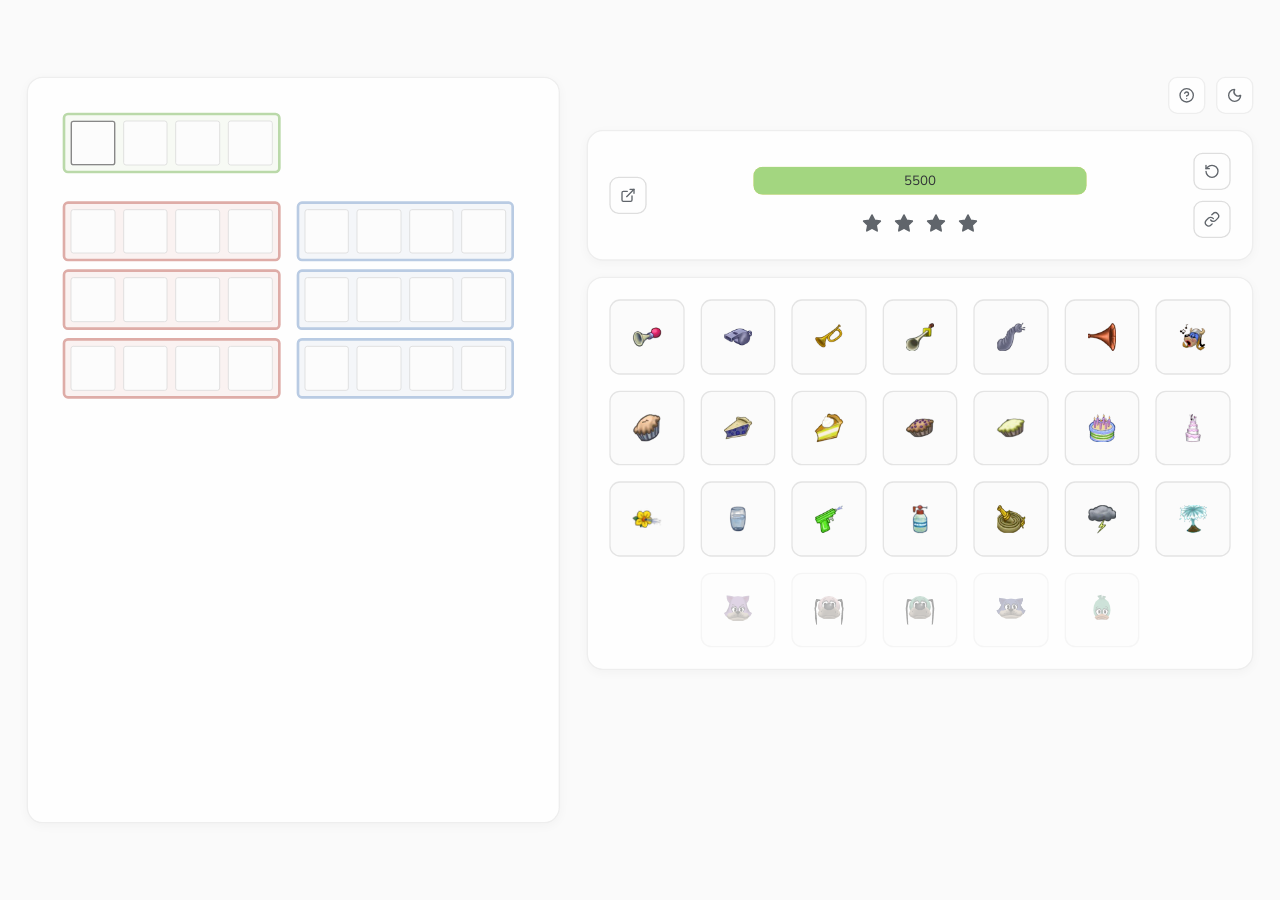
==== boiler-calculator/index.html @ 7db89d42 "testing something" ====
<!doctype html>

<html lang="en">
  <head>
    <meta charset="UTF-8" />
    <meta name="viewport" content="width=device-width, initial-scale=1.0" />
    <meta name="robots" content="noindex" />

    <title>Boiler Calculator</title>

    <script type="module" crossorigin src="../assets/boilerCalculator-B88vd2gV.js"></script>
    <link rel="stylesheet" crossorigin href="../assets/boilerCalculator-81t-Zif9.css">
  </head>

  <body>
    <div class="app-viewport">
      <div class="app-scaler">
        <main class="app">
          <div class="app-content">
            <section class="steps-column">
              <div class="steps-column-content">
                <div class="steps-column-steps">
                  <!--  generated steps groups -->
                </div>
              </div>
            </section>

            <div class="calculator-column">
              <div class="app-tools">
                <button class="ui-icon-button app-tool" data-action="help">
                  <svg xmlns="http://www.w3.org/2000/svg" viewBox="0 0 24 24" class="ui-icon">
                    <circle cx="12" cy="12" r="10" />
                    <path d="M9.09 9a3 3 0 0 1 5.83 1c0 2-3 3-3 3" />
                    <path d="M12 17h.01" />
                  </svg>
                </button>

                <button class="ui-icon-button app-tool" data-action="toggle-theme">
                  <!-- moon icon -->
                  <svg
                    xmlns="http://www.w3.org/2000/svg"
                    viewBox="0 0 24 24"
                    class="ui-icon ui-icon-moon"
                  >
                    <path
                      d="M20.985 12.486a9 9 0 1 1-9.473-9.472
                      c.405-.022.617.46.402.803a6 6 0 0 0 8.268 8.268
                      c.344-.215.825-.004.803.401"
                    />
                  </svg>
                  <!-- sun icon -->
                  <svg
                    xmlns="http://www.w3.org/2000/svg"
                    viewBox="0 0 24 24"
                    class="ui-icon ui-icon-sun"
                  >
                    <circle cx="12" cy="12" r="4" />
                    <path d="M12 2v2" />
                    <path d="M12 20v2" />
                    <path d="m4.93 4.93 1.41 1.41" />
                    <path d="m17.66 17.66 1.41 1.41" />
                    <path d="M2 12h2" />
                    <path d="M20 12h2" />
                    <path d="m6.34 17.66-1.41 1.41" />
                    <path d="m19.07 4.93-1.41 1.41" />
                  </svg>
                </button>
              </div>

              <section class="boiler-panel">
                <div class="boiler-panel-content">
                  <div class="boiler-panel-actions boiler-panel-actions-left">
                    <button class="ui-icon-button boiler-action" data-action="pop-out-health-bar">
                      <svg xmlns="http://www.w3.org/2000/svg" viewBox="0 0 24 24" class="ui-icon">
                        <path d="M15 3h6v6" />
                        <path d="M10 14 21 3" />
                        <path d="M18 13v6a2 2 0 0 1-2 2H5a2 2 0 0 1-2-2V8a2 2 0 0 1 2-2h6" />
                      </svg>
                    </button>
                  </div>

                  <div class="boiler-panel-status">
                    <div class="boiler-health-bar">
                      <div class="boiler-health-layer background"></div>
                      <div class="boiler-health-layer active"></div>
                      <span class="boiler-health-number"></span>
                    </div>

                    <div class="star-selector">
                      <!-- generated stars -->
                    </div>
                  </div>

                  <div class="boiler-panel-actions boiler-panel-actions-right">
                    <button class="ui-icon-button boiler-action reset-button" data-action="reset">
                      <!-- reset icon -->
                      <svg xmlns="http://www.w3.org/2000/svg" viewBox="0 0 24 24" class="ui-icon">
                        <path d="M3 12a9 9 0 1 0 9-9 9.75 9.75 0 0 0-6.74 2.74L3 8" />
                        <path d="M3 3v5h5" />
                      </svg>
                      <svg class="reset-progress">
                        <path class="reset-progress-stroke" pathLength="100" />
                      </svg>
                    </button>

                    <button class="ui-icon-button boiler-action" data-action="copy-url">
                      <!-- copy url icon -->
                      <svg xmlns="http://www.w3.org/2000/svg" viewBox="0 0 24 24" class="ui-icon">
                        <path d="M10 13a5 5 0 0 0 7.54.54l3-3a5 5 0 0 0-7.07-7.07l-1.72 1.71" />
                        <path d="M14 11a5 5 0 0 0-7.54-.54l-3 3a5 5 0 0 0 7.07 7.07l1.71-1.71" />
                      </svg>
                    </button>
                  </div>
                </div>
              </section>

              <section class="attack-grid">
                <div class="attack-grid-content">
                  <div class="attack-grid-rows"></div>
                </div>
              </section>
            </div>
          </div>
        </main>
      </div>
    </div>
  </body>
</html>
---- assets/boilerCalculator-81t-Zif9.css ----
@font-face{font-display:swap;font-family:Inter;font-style:normal;font-weight:100;src:url(./inter-v20-latin-100-Cg8nSI4P.woff2)format("woff2")}@font-face{font-display:swap;font-family:Inter;font-style:normal;font-weight:200;src:url(./inter-v20-latin-200-CGIQ4gbF.woff2)format("woff2")}@font-face{font-display:swap;font-family:Inter;font-style:normal;font-weight:300;src:url(./inter-v20-latin-300-BVlfKGgI.woff2)format("woff2")}@font-face{font-display:swap;font-family:Inter;font-style:normal;font-weight:400;src:url(./inter-v20-latin-regular-C38fXH4l.woff2)format("woff2")}@font-face{font-display:swap;font-family:Inter;font-style:normal;font-weight:500;src:url(./inter-v20-latin-500-Cerq10X2.woff2)format("woff2")}@font-face{font-display:swap;font-family:Inter;font-style:normal;font-weight:600;src:url(./inter-v20-latin-600-LgqL8muc.woff2)format("woff2")}@font-face{font-display:swap;font-family:Inter;font-style:normal;font-weight:700;src:url(./inter-v20-latin-700-Yt3aPRUw.woff2)format("woff2")}@font-face{font-display:swap;font-family:Inter;font-style:normal;font-weight:800;src:url(./inter-v20-latin-800-BYj_oED-.woff2)format("woff2")}@font-face{font-display:swap;font-family:Inter;font-style:normal;font-weight:900;src:url(./inter-v20-latin-900-D4nM5aha.woff2)format("woff2")}@font-face{font-display:swap;font-family:Nunito Sans;font-style:normal;font-weight:200;src:url(./nunito-sans-v19-latin-200-Cmv-GqOZ.woff2)format("woff2")}@font-face{font-display:swap;font-family:Nunito Sans;font-style:normal;font-weight:300;src:url(./nunito-sans-v19-latin-300-CsNJZAKg.woff2)format("woff2")}@font-face{font-display:swap;font-family:Nunito Sans;font-style:normal;font-weight:400;src:url(./nunito-sans-v19-latin-regular-AkRraKH2.woff2)format("woff2")}@font-face{font-display:swap;font-family:Nunito Sans;font-style:normal;font-weight:500;src:url(./nunito-sans-v19-latin-500-DlmaWqTx.woff2)format("woff2")}@font-face{font-display:swap;font-family:Nunito Sans;font-style:normal;font-weight:600;src:url(./nunito-sans-v19-latin-600-BtVRvDNj.woff2)format("woff2")}@font-face{font-display:swap;font-family:Nunito Sans;font-style:normal;font-weight:700;src:url(./nunito-sans-v19-latin-700-CICRJDmU.woff2)format("woff2")}@font-face{font-display:swap;font-family:Nunito Sans;font-style:normal;font-weight:800;src:url(./nunito-sans-v19-latin-800-MgCk9Q3Y.woff2)format("woff2")}@font-face{font-display:swap;font-family:Nunito Sans;font-style:normal;font-weight:900;src:url(./nunito-sans-v19-latin-900-BhewUpNa.woff2)format("woff2")}:root{--color-page:#fafafa;--color-section-background:#fefefe;--color-section-border:#eee;--shadow-section:0 4px 16px #00000009;--color-text:#000;--color-organic-bonus-indicator:var(--organic-border)}*,:before,:after{box-sizing:border-box}html,body{width:100%;height:100%;margin:0}body{background-color:var(--color-page);font-family:Nunito Sans,system-ui,sans-serif;overflow:hidden}.app-viewport{place-items:center;display:grid;position:fixed;inset:0;overflow:hidden}.app-scaler{width:var(--scaled-app-width);height:var(--scaled-app-height)}.app{background-color:var(--color-page);width:1920px;height:1200px;transform:scale(var(--app-scale));transform-origin:0 0}.app-content{grid-template-columns:800px 1fr;gap:40px;width:100%;height:100%;padding:40px;display:grid}button,input,select,textarea{font:inherit}:root{--organic-border:#bad9a9;--organic-background:#f7faf4;--neutral-border:#cfcfcf;--neutral-background:#f8f8f8;--fired-up-border:#deaca7;--fired-up-background:#faf2f1;--meltdown-border:#b27473;--meltdown-background:#ecdedd;--defense-border:#b9cbe3;--defense-background:#f4f6f9;--color-step-slot-border:#d5d5d5;--color-step-slot-background:#fcfcfc}.steps-column{background-color:var(--color-section-background);border:2px solid var(--color-section-border);box-shadow:var(--shadow-section);border-radius:24px;overflow:hidden}.steps-column-content{width:100%;height:100%;padding:32px;display:flex}.steps-column-steps{scrollbar-gutter:stable;flex-direction:column;flex:1;gap:42px;padding:20px;display:flex;overflow:hidden auto}.steps-column-steps .steps-group{grid-template-columns:repeat(2,1fr);grid-template-rows:repeat(var(--steps-group-row-count), auto);grid-auto-flow:column;gap:12px 24px;display:grid}.steps-column-steps .step{border:4px solid;border-radius:8px;align-items:center;gap:12px;padding:8px;display:flex}.step[data-step-type=organic-selections]{background-color:var(--organic-background);border-color:var(--organic-border)}.step[data-step-type=boiler-round][data-boiler-phase=neutral]{background-color:var(--neutral-background);border-color:var(--neutral-border)}.step[data-step-type=boiler-round][data-boiler-phase=fired-up]{background-color:var(--fired-up-background);border-color:var(--fired-up-border)}.step[data-step-type=boiler-round][data-boiler-phase=defense]{background-color:var(--defense-background);border-color:var(--defense-border)}.step[data-step-type=boiler-round][data-boiler-phase=meltdown]{background-color:var(--meltdown-background);border-color:var(--meltdown-border)}.attack-choice-box{aspect-ratio:1;background-color:var(--color-step-slot-background);border:1px solid var(--color-step-slot-border);border-radius:4px;flex:1;justify-content:center;align-items:center;display:flex;position:relative}.attack-choice-box.active:after{content:"";border-radius:inherit;pointer-events:none;border:2px solid #888;position:absolute;inset:-1px}.attack-choice-box>img{width:50%;height:auto}.attack-choice-box .organic-indicator{aspect-ratio:1;background-color:var(--color-organic-bonus-indicator);border-radius:50%;width:10px;display:none;position:absolute;top:5px;right:5px}.attack-choice-box .organic-indicator.active{display:block}:root{--color-ui-icon:#60656b;--color-ui-icon-hover:#303438;--border-width-ui-icon:2px;--border-radius-ui-icon:14px}.calculator-column{grid-auto-rows:max-content;align-content:start;gap:24px;display:grid}.ui-icon-button{border-width:var(--border-width-ui-icon);border-radius:var(--border-radius-ui-icon);width:56px;height:56px;color:var(--color-ui-icon);cursor:pointer;-webkit-user-select:none;user-select:none;border-style:solid;place-items:center;padding:0;transition:color .14s,background-color .14s,border-color .14s;display:grid}.ui-icon-button:hover{color:var(--color-ui-icon-hover)}.app-tools{justify-self:end;align-items:center;gap:16px;display:flex}.app-tool{background-color:var(--color-section-background);border-color:var(--color-section-border);border-radius:14px}.app-tool:hover{background-color:#fbfbfb;border-color:#ddd}.ui-icon{fill:none;stroke:currentColor;stroke-width:2px;stroke-linecap:round;stroke-linejoin:round;width:24px;height:24px;display:block}.ui-icon-sun{display:none}.ui-icon-moon{display:block}:root{--color-reset-progress:#d46f6f;--color-health-gray:#d8d8db;--color-health-red:#d46f6f;--color-health-orange:#e9a863;--color-health-yellow:#e9d66a;--color-health-green:#a3d680;--color-health-border:#c9c9c9;--color-star-included:#60656b;--color-star-discluded:#c9ccd0}.boiler-panel{background-color:var(--color-section-background);border:2px solid var(--color-section-border);box-shadow:var(--shadow-section);border-radius:24px}.boiler-panel-content{grid-template-columns:1fr auto 1fr;align-items:center;width:100%;padding:32px;display:grid}.boiler-panel-actions-left{place-self:center start;align-items:center;display:flex}.boiler-panel-actions-right{flex-direction:column;place-self:center end;align-items:center;gap:16px;display:flex}.boiler-action{background:0 0;border-color:#dedede}.boiler-action:hover{background-color:#f8f8f8;border-color:#cfcfcf}.reset-button{--reset-progress:0;position:relative}.reset-progress{inset:calc(-1 * var(--border-width-ui-icon));width:calc(100% + 2 * var(--border-width-ui-icon));height:calc(100% + 2 * var(--border-width-ui-icon));pointer-events:none;opacity:1;transition:opacity var(--reset-progress-clear-duration) ease;position:absolute;overflow:visible}.reset-progress.is-clearing{opacity:0}.reset-progress-stroke{fill:none;stroke:var(--color-reset-progress);stroke-width:var(--border-width-ui-icon);stroke-linecap:butt;stroke-linejoin:round;stroke-dasharray:var(--reset-progress) 100;transition:stroke-dasharray var(--reset-progress-transition-duration) linear}.reset-progress.is-resetting .reset-progress-stroke{transition:none}.boiler-panel-status{flex-direction:column;justify-self:stretch;align-items:center;gap:24px;padding-top:18px;display:flex}.boiler-health-bar{aspect-ratio:12;border-radius:14px;place-items:center;width:500px;display:grid;position:relative;overflow:hidden}.boiler-health-bar:after{content:"";border-radius:inherit;pointer-events:none;z-index:2;position:absolute;inset:0}.boiler-health-layer.background{position:absolute;inset:0}.boiler-health-layer.active{width:var(--fill-percentage);position:absolute;top:0;bottom:0;left:0}.boiler-health-layer[data-color=green]{background-color:var(--color-health-green)}.boiler-health-layer[data-color=yellow]{background-color:var(--color-health-yellow)}.boiler-health-layer[data-color=orange]{background-color:var(--color-health-orange)}.boiler-health-layer[data-color=red]{background-color:var(--color-health-red)}.boiler-health-layer[data-color=gray]{background-color:var(--color-health-gray)}.boiler-health-number{z-index:1;color:#303236;font-variant-numeric:tabular-nums;font-size:20px;position:relative}.star-selector{justify-content:center;align-items:center;gap:10px;width:300px;display:flex}.boiler-star-button{appearance:none;cursor:pointer;color:var(--color-star-discluded);background:0 0;border:none;justify-content:center;align-items:center;padding:4px;transition:filter .12s,opacity .12s,transform .12s;display:flex}.boiler-star-botton.is-previewed{opacity:.8;filter:brightness(1.12)}.star.is-hovered{transform:scale(1.08)}.boiler-star-icon{fill:none;stroke:currentColor;stroke-width:2px;stroke-linecap:round;stroke-linejoin:round;width:30px;height:30px;display:block}.boiler-star-button.included .boiler-star-icon{fill:var(--color-star-included);stroke:var(--color-star-included)}.attack-grid{background-color:var(--color-section-background);border:2px solid var(--color-section-border);box-shadow:var(--shadow-section);border-radius:24px}.attack-grid-content{width:100%;height:100%;padding:32px}.attack-grid-rows{--max-attacks-per-row:7;--attack-gap:24px;flex-direction:column;gap:24px;display:flex}.attack-grid-row{justify-content:center;gap:var(--attack-gap);display:flex}.attack-item{flex:0 0 calc((100% - (var(--max-attacks-per-row) - 1) * var(--attack-gap)) / var(--max-attacks-per-row));aspect-ratio:1;cursor:pointer;background-color:#fbfbfb;border:2px solid #e4e4e4;border-radius:16px;place-items:center;transition:background-color .14s,border-color .14s,box-shadow .14s,transform .14s;display:grid;position:relative}.attack-item:hover{background-color:#fefefe;border-color:#c5c5c5;transform:translateY(-2px);box-shadow:0 4px 14px #0000000d}.attack-item:active{box-shadow:none;transform:translateY(0)}.attack-item:disabled{cursor:not-allowed;opacity:.33;filter:grayscale(.5);box-shadow:none;transform:none}.attack-item img{object-fit:contain;-webkit-user-select:none;user-select:none;display:block}.attack-item[data-type=gag] img{width:45%;height:45%}.attack-item[data-type=sos-toon] img{width:50%;height:50%}.attack-grid .organic-indicator{aspect-ratio:1;background-color:var(--color-organic-bonus-indicator);border-radius:50%;width:12px;display:none;position:absolute;top:10px;right:10px}.attack-grid .organic-indicator.active{display:block}
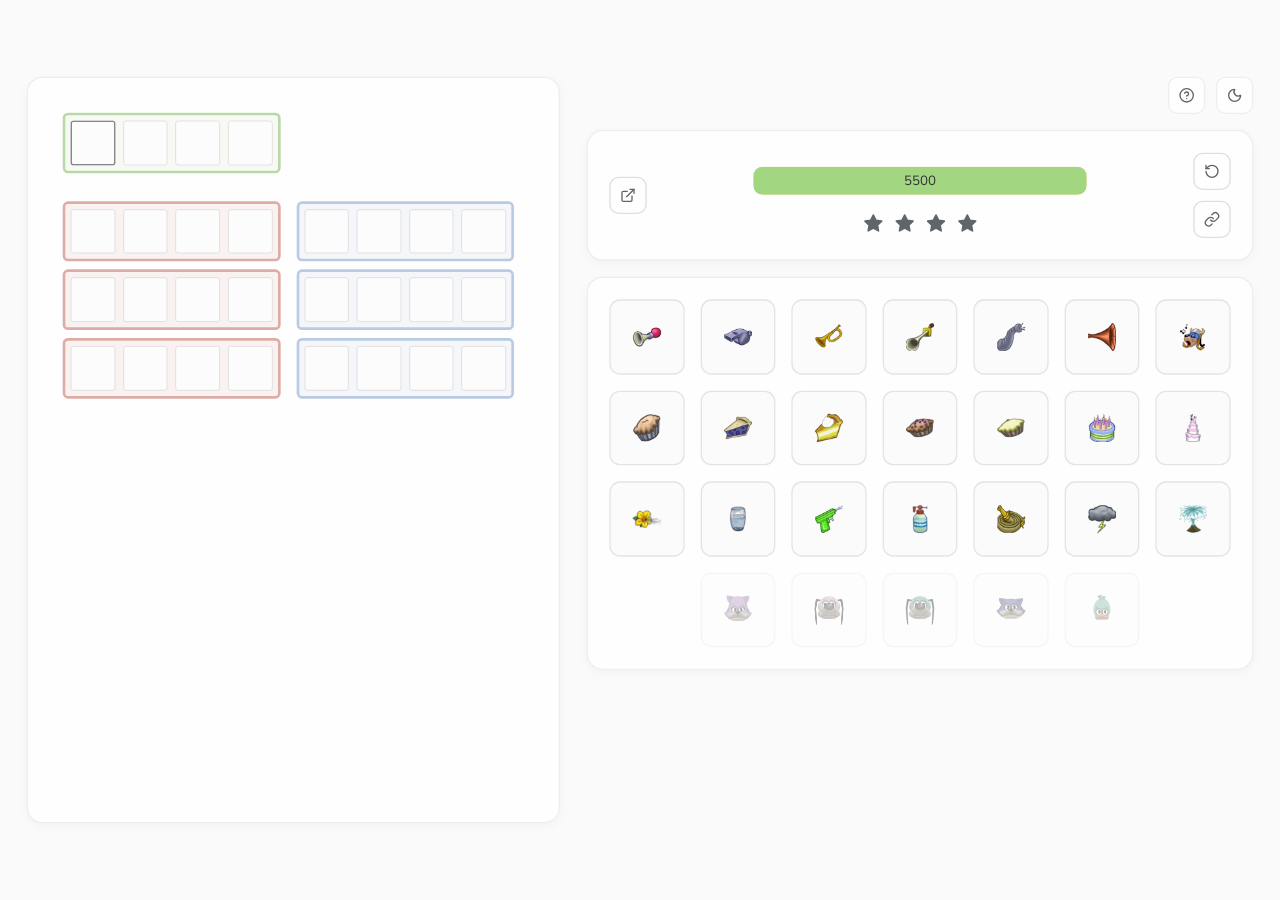
==== commit 1a1789d8: "testing 2" ====
--- a/boiler-calculator/index.html
+++ b/boiler-calculator/index.html
@@ -8,8 +8,8 @@
 
     <title>Boiler Calculator</title>
 
-    <script type="module" crossorigin src="../assets/boilerCalculator-B88vd2gV.js"></script>
-    <link rel="stylesheet" crossorigin href="../assets/boilerCalculator-81t-Zif9.css">
+    <script type="module" crossorigin src="../assets/boilerCalculator-DUWs1nEq.js"></script>
+    <link rel="stylesheet" crossorigin href="../assets/boilerCalculator-DdZ7vGPI.css">
   </head>
 
   <body>
--- a/assets/boilerCalculator-DdZ7vGPI.css
+++ b/assets/boilerCalculator-DdZ7vGPI.css
@@ -0,0 +1 @@
+@font-face{font-display:swap;font-family:Inter;font-style:normal;font-weight:100;src:url(./inter-v20-latin-100-Cg8nSI4P.woff2)format("woff2")}@font-face{font-display:swap;font-family:Inter;font-style:normal;font-weight:200;src:url(./inter-v20-latin-200-CGIQ4gbF.woff2)format("woff2")}@font-face{font-display:swap;font-family:Inter;font-style:normal;font-weight:300;src:url(./inter-v20-latin-300-BVlfKGgI.woff2)format("woff2")}@font-face{font-display:swap;font-family:Inter;font-style:normal;font-weight:400;src:url(./inter-v20-latin-regular-C38fXH4l.woff2)format("woff2")}@font-face{font-display:swap;font-family:Inter;font-style:normal;font-weight:500;src:url(./inter-v20-latin-500-Cerq10X2.woff2)format("woff2")}@font-face{font-display:swap;font-family:Inter;font-style:normal;font-weight:600;src:url(./inter-v20-latin-600-LgqL8muc.woff2)format("woff2")}@font-face{font-display:swap;font-family:Inter;font-style:normal;font-weight:700;src:url(./inter-v20-latin-700-Yt3aPRUw.woff2)format("woff2")}@font-face{font-display:swap;font-family:Inter;font-style:normal;font-weight:800;src:url(./inter-v20-latin-800-BYj_oED-.woff2)format("woff2")}@font-face{font-display:swap;font-family:Inter;font-style:normal;font-weight:900;src:url(./inter-v20-latin-900-D4nM5aha.woff2)format("woff2")}@font-face{font-display:swap;font-family:Nunito Sans;font-style:normal;font-weight:200;src:url(./nunito-sans-v19-latin-200-Cmv-GqOZ.woff2)format("woff2")}@font-face{font-display:swap;font-family:Nunito Sans;font-style:normal;font-weight:300;src:url(./nunito-sans-v19-latin-300-CsNJZAKg.woff2)format("woff2")}@font-face{font-display:swap;font-family:Nunito Sans;font-style:normal;font-weight:400;src:url(./nunito-sans-v19-latin-regular-AkRraKH2.woff2)format("woff2")}@font-face{font-display:swap;font-family:Nunito Sans;font-style:normal;font-weight:500;src:url(./nunito-sans-v19-latin-500-DlmaWqTx.woff2)format("woff2")}@font-face{font-display:swap;font-family:Nunito Sans;font-style:normal;font-weight:600;src:url(./nunito-sans-v19-latin-600-BtVRvDNj.woff2)format("woff2")}@font-face{font-display:swap;font-family:Nunito Sans;font-style:normal;font-weight:700;src:url(./nunito-sans-v19-latin-700-CICRJDmU.woff2)format("woff2")}@font-face{font-display:swap;font-family:Nunito Sans;font-style:normal;font-weight:800;src:url(./nunito-sans-v19-latin-800-MgCk9Q3Y.woff2)format("woff2")}@font-face{font-display:swap;font-family:Nunito Sans;font-style:normal;font-weight:900;src:url(./nunito-sans-v19-latin-900-BhewUpNa.woff2)format("woff2")}:root{--lightningcss-light:initial;--lightningcss-dark: ;color-scheme:light;--color-page:#fafafa;--color-text:#000;--color-section-background:#fefefe;--color-section-border:#eee;--shadow-section:0 4px 16px #00000009;--color-organic-bonus-indicator:var(--organic-border)}:root[data-theme=dark]{--lightningcss-light: ;--lightningcss-dark:initial;color-scheme:dark;--color-page:#111418;--color-text:#e8edf2;--color-section-background:#1a1f25;--color-section-border:#303740;--shadow-section:0 6px 24px #00000047;scrollbar-color:#46515d var(--color-section-background)}*,:before,:after{box-sizing:border-box}html,body{width:100%;height:100%;margin:0}body{color:var(--color-text);background-color:var(--color-page);font-family:Nunito Sans,system-ui,sans-serif;overflow:hidden}.app-viewport{place-items:center;display:grid;position:fixed;inset:0;overflow:hidden}.app-scaler{width:var(--scaled-app-width);height:var(--scaled-app-height)}.app{background-color:var(--color-page);width:1920px;height:1200px;transform:scale(var(--app-scale));transform-origin:0 0}.app-content{grid-template-columns:800px 1fr;gap:40px;width:100%;height:100%;padding:40px;display:grid}button,input,select,textarea{font:inherit}:root{--organic-border:#bad9a9;--organic-background:#f7faf4;--neutral-border:#cfcfcf;--neutral-background:#f8f8f8;--fired-up-border:#deaca7;--fired-up-background:#faf2f1;--meltdown-border:#b27473;--meltdown-background:#ecdedd;--defense-border:#b9cbe3;--defense-background:#f4f6f9;--color-step-slot-border:#d5d5d5;--color-step-slot-background:#fcfcfc;--border-color-step-slot-active:#888}:root[data-theme=dark]{--organic-border:#4f7553;--organic-background:#1c2b20;--neutral-border:#4b545e;--neutral-background:#242a30;--fired-up-border:#85524d;--fired-up-background:#302220;--meltdown-border:#a25b59;--meltdown-background:#3a2424;--defense-border:#486684;--defense-background:#1e2b38;--color-step-slot-border:#48525d;--color-step-slot-background:#171c21;--border-color-step-slot-active:#d1d8e0}.steps-column{background-color:var(--color-section-background);border:2px solid var(--color-section-border);box-shadow:var(--shadow-section);border-radius:24px;overflow:hidden}.steps-column-content{width:100%;height:100%;padding:32px;display:flex}.steps-column-steps{scrollbar-gutter:stable;flex-direction:column;flex:1;gap:42px;padding:20px;display:flex;overflow:hidden auto}.steps-column-steps .steps-group{grid-template-columns:repeat(2,1fr);grid-template-rows:repeat(var(--steps-group-row-count), auto);grid-auto-flow:column;gap:12px 24px;display:grid}.steps-column-steps .step{border:4px solid;border-radius:8px;align-items:center;gap:12px;padding:8px;display:flex}.step[data-step-type=organic-selections]{background-color:var(--organic-background);border-color:var(--organic-border)}.step[data-step-type=boiler-round][data-boiler-phase=neutral]{background-color:var(--neutral-background);border-color:var(--neutral-border)}.step[data-step-type=boiler-round][data-boiler-phase=fired-up]{background-color:var(--fired-up-background);border-color:var(--fired-up-border)}.step[data-step-type=boiler-round][data-boiler-phase=defense]{background-color:var(--defense-background);border-color:var(--defense-border)}.step[data-step-type=boiler-round][data-boiler-phase=meltdown]{background-color:var(--meltdown-background);border-color:var(--meltdown-border)}.attack-choice-box{aspect-ratio:1;background-color:var(--color-step-slot-background);border:1px solid var(--color-step-slot-border);border-radius:4px;flex:1;justify-content:center;align-items:center;display:flex;position:relative}.attack-choice-box.active:after{content:"";border:2px solid var(--border-color-step-slot-active);border-radius:inherit;pointer-events:none;position:absolute;inset:-1px}.attack-choice-box>img{width:50%;height:auto}.attack-choice-box .organic-indicator{aspect-ratio:1;background-color:var(--color-organic-bonus-indicator);border-radius:50%;width:10px;display:none;position:absolute;top:5px;right:5px}.attack-choice-box .organic-indicator.active{display:block}:root{--color-ui-icon:#60656b;--color-ui-icon-hover:#303438;--border-width-ui-icon:2px;--border-radius-ui-icon:14px;--background-color-app-tool-hover:#fbfbfb;--border-color-app-tool-hover:#ddd}:root[data-theme=dark]{--color-ui-icon:#aeb7c2;--color-ui-icon-hover:#f3f6f9;--background-color-app-tool-hover:#22282f;--border-color-app-tool-hover:#48535f}.calculator-column{grid-auto-rows:max-content;align-content:start;gap:24px;display:grid}.ui-icon-button{border-width:var(--border-width-ui-icon);border-radius:var(--border-radius-ui-icon);width:56px;height:56px;color:var(--color-ui-icon);cursor:pointer;-webkit-user-select:none;user-select:none;border-style:solid;place-items:center;padding:0;transition:color .14s,background-color .14s,border-color .14s;display:grid}.ui-icon-button:hover{color:var(--color-ui-icon-hover)}.app-tools{justify-self:end;align-items:center;gap:16px;display:flex}.app-tool{background-color:var(--color-section-background);border-color:var(--color-section-border);border-radius:14px}.app-tool:hover{background-color:var(--background-color-app-tool-hover);border-color:var(--border-color-app-tool-hover)}.ui-icon{fill:none;stroke:currentColor;stroke-width:2px;stroke-linecap:round;stroke-linejoin:round;width:24px;height:24px;display:block}.ui-icon-sun{display:none}.ui-icon-moon{display:block}:root[data-theme=dark] .ui-icon-moon{display:none}:root[data-theme=dark] .ui-icon-sun{display:block}:root{--border-color-boiler-action:#dedede;--background-color-boiler-action-hover:#f8f8f8;--border-color-boiler-action-hover:#cfcfcf;--color-reset-progress:#d46f6f;--color-health-gray:#d8d8db;--color-health-red:#d46f6f;--color-health-orange:#e9a863;--color-health-yellow:#e9d66a;--color-health-green:#a3d680;--color-health-border:#c9c9c9;--color-star-included:#60656b;--color-star-discluded:#c9ccd0}:root[data-theme=dark]{--border-color-boiler-action:#39434e;--background-color-boiler-action-hover:#232a31;--border-color-boiler-action-hover:#4d5965;--color-reset-progress:#e07b7b;--color-star-included:#c4ccd6;--color-star-discluded:#59636e}.boiler-panel{background-color:var(--color-section-background);border:2px solid var(--color-section-border);box-shadow:var(--shadow-section);border-radius:24px}.boiler-panel-content{grid-template-columns:1fr auto 1fr;align-items:center;width:100%;padding:32px;display:grid}.boiler-panel-actions-left{place-self:center start;align-items:center;display:flex}.boiler-panel-actions-right{flex-direction:column;place-self:center end;align-items:center;gap:16px;display:flex}.boiler-action{border-color:var(--border-color-boiler-action);background:0 0}.boiler-action:hover{background-color:var(--background-color-boiler-action-hover);border-color:var(--border-color-boiler-action-hover)}.reset-button{--reset-progress:0;position:relative}.reset-progress{inset:calc(-1 * var(--border-width-ui-icon));width:calc(100% + 2 * var(--border-width-ui-icon));height:calc(100% + 2 * var(--border-width-ui-icon));pointer-events:none;opacity:1;transition:opacity var(--reset-progress-clear-duration) ease;position:absolute;overflow:visible}.reset-progress.is-clearing{opacity:0}.reset-progress-stroke{fill:none;stroke:var(--color-reset-progress);stroke-width:var(--border-width-ui-icon);stroke-linecap:butt;stroke-linejoin:round;stroke-dasharray:var(--reset-progress) 100;transition:stroke-dasharray var(--reset-progress-transition-duration) linear}.reset-progress.is-resetting .reset-progress-stroke{transition:none}.boiler-panel-status{flex-direction:column;justify-self:stretch;align-items:center;gap:24px;padding-top:18px;display:flex}.boiler-health-bar{aspect-ratio:12;border-radius:14px;place-items:center;width:500px;display:grid;position:relative;overflow:hidden}.boiler-health-bar:after{content:"";border-radius:inherit;pointer-events:none;z-index:2;position:absolute;inset:0}.boiler-health-layer.background{position:absolute;inset:0}.boiler-health-layer.active{width:var(--fill-percentage);position:absolute;top:0;bottom:0;left:0}.boiler-health-layer[data-color=green]{background-color:var(--color-health-green)}.boiler-health-layer[data-color=yellow]{background-color:var(--color-health-yellow)}.boiler-health-layer[data-color=orange]{background-color:var(--color-health-orange)}.boiler-health-layer[data-color=red]{background-color:var(--color-health-red)}.boiler-health-layer[data-color=gray]{background-color:var(--color-health-gray)}.boiler-health-number{z-index:1;color:#303236;font-variant-numeric:tabular-nums;font-size:20px;position:relative}.star-selector{justify-content:center;align-items:center;display:flex}.boiler-star-button{appearance:none;cursor:pointer;color:var(--color-star-discluded);background:0 0;border:none;justify-content:center;align-items:center;padding:4px 9px;transition:color .12s;display:flex}.boiler-star-button+.boiler-star-button{margin-inline-start:-1px}.boiler-star-button.included,.boiler-star-button.is-previewed{color:var(--color-star-included)}.boiler-star-button.is-not-previewed{color:var(--color-star-discluded)}.boiler-star-icon{fill:none;stroke:currentColor;stroke-width:2px;stroke-linecap:round;stroke-linejoin:round;width:30px;height:30px;transition:filter .12s,opacity .12s,transform .12s;display:block}.boiler-star-button.included .boiler-star-icon{fill:var(--color-star-included)}.boiler-star-button.is-previewed .boiler-star-icon{fill:var(--color-star-included);opacity:.8;filter:brightness(1.12)}.boiler-star-button.is-not-previewed .boiler-star-icon{fill:none}.boiler-star-button.is-hovered .boiler-star-icon{transform:scale(1.08)}:root{--background-color-attack-item:#fbfbfb;--border-color-attack-item:#e4e4e4;--background-color-attack-item-hover:#fefefe;--border-color-attack-item-hover:#c5c5c5}:root[data-theme=dark]{--background-color-attack-item:#20262d;--border-color-attack-item:#343d47;--background-color-attack-item-hover:#272e36;--border-color-attack-item-hover:#56616d;--shadow-attack-item-hover:0 6px 18px #0000004d}.attack-grid{background-color:var(--color-section-background);border:2px solid var(--color-section-border);box-shadow:var(--shadow-section);border-radius:24px}.attack-grid-content{width:100%;height:100%;padding:32px}.attack-grid-rows{--max-attacks-per-row:7;--attack-gap:24px;flex-direction:column;gap:24px;display:flex}.attack-grid-row{justify-content:center;gap:var(--attack-gap);display:flex}.attack-item{flex:0 0 calc((100% - (var(--max-attacks-per-row) - 1) * var(--attack-gap)) / var(--max-attacks-per-row));aspect-ratio:1;background-color:var(--background-color-attack-item);border:2px solid var(--border-color-attack-item);cursor:pointer;border-radius:16px;place-items:center;transition:background-color .14s,border-color .14s,box-shadow .14s,transform .14s;display:grid;position:relative}.attack-item:hover{background-color:var(--background-color-attack-item-hover);border-color:var(--border-color-attack-item-hover);transform:translateY(-2px);box-shadow:0 4px 14px #0000000d}.attack-item:active{box-shadow:none;transform:translateY(0)}.attack-item:disabled{cursor:not-allowed;opacity:.33;filter:grayscale(.5);box-shadow:none;transform:none}.attack-item img{object-fit:contain;-webkit-user-select:none;user-select:none;display:block}.attack-item[data-type=gag] img{width:45%;height:45%}.attack-item[data-type=sos-toon] img{width:50%;height:50%}.attack-grid .organic-indicator{aspect-ratio:1;background-color:var(--color-organic-bonus-indicator);border-radius:50%;width:12px;display:none;position:absolute;top:10px;right:10px}.attack-grid .organic-indicator.active{display:block}.attack-grid .organic-indicator.active.is-preview{opacity:.5}
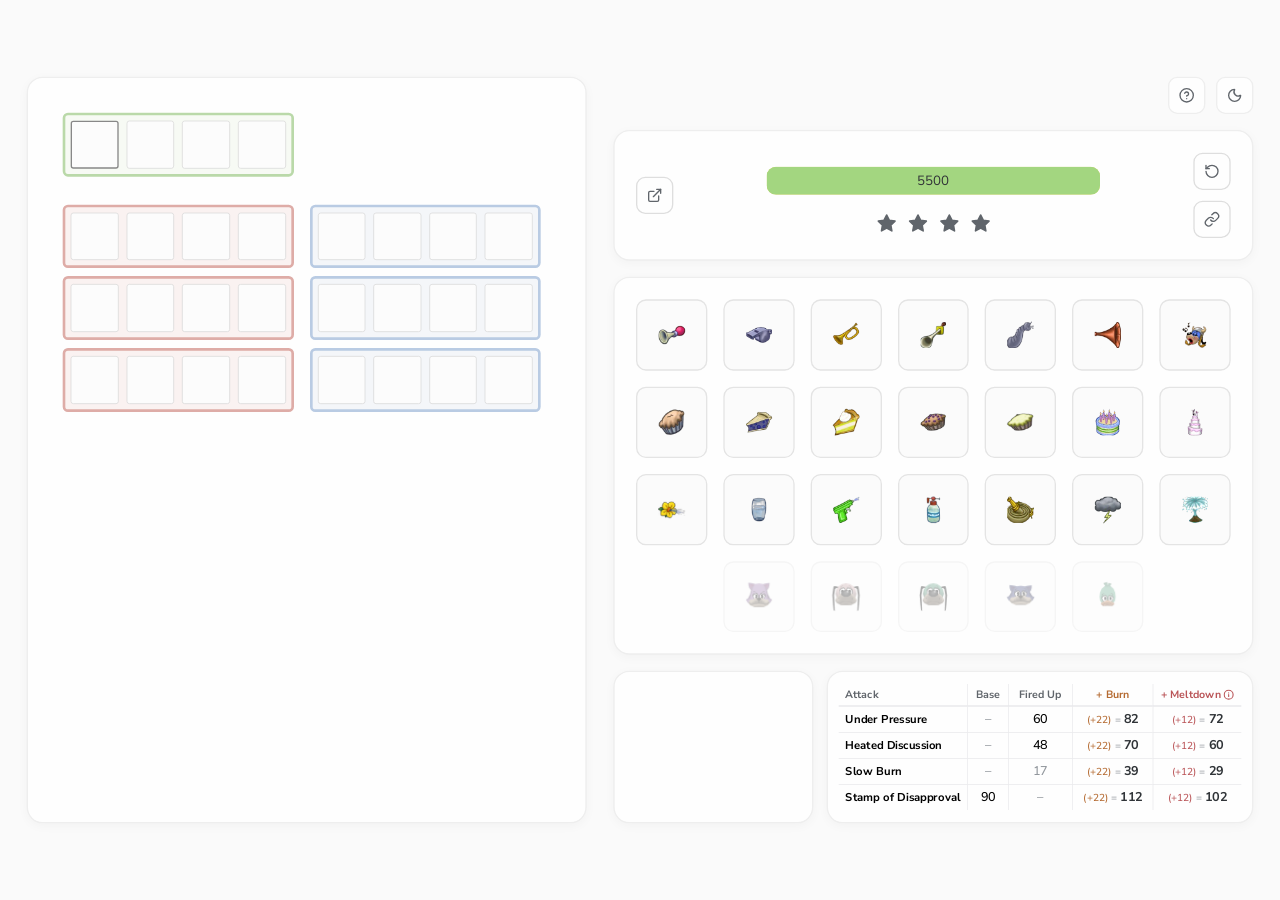
==== commit 1cbc4f3c: "Add boiler damage numbers" ====
--- a/boiler-calculator/index.html
+++ b/boiler-calculator/index.html
@@ -8,8 +8,8 @@
 
     <title>Boiler Calculator</title>
 
-    <script type="module" crossorigin src="../assets/boilerCalculator-DUWs1nEq.js"></script>
-    <link rel="stylesheet" crossorigin href="../assets/boilerCalculator-DdZ7vGPI.css">
+    <script type="module" crossorigin src="../assets/boilerCalculator-DTVnvW9Y.js"></script>
+    <link rel="stylesheet" crossorigin href="../assets/boilerCalculator-C_OBM7OQ.css">
   </head>
 
   <body>
@@ -17,15 +17,18 @@
       <div class="app-scaler">
         <main class="app">
           <div class="app-content">
+            <!-- Steps -->
             <section class="steps-column">
               <div class="steps-column-content">
                 <div class="steps-column-steps">
-                  <!--  generated steps groups -->
+                  <!-- Generated steps groups -->
                 </div>
               </div>
             </section>
 
+            <!-- Calculator -->
             <div class="calculator-column">
+              <!-- App tools -->
               <div class="app-tools">
                 <button class="ui-icon-button app-tool" data-action="help">
                   <svg xmlns="http://www.w3.org/2000/svg" viewBox="0 0 24 24" class="ui-icon">
@@ -36,7 +39,6 @@
                 </button>
 
                 <button class="ui-icon-button app-tool" data-action="toggle-theme">
-                  <!-- moon icon -->
                   <svg
                     xmlns="http://www.w3.org/2000/svg"
                     viewBox="0 0 24 24"
@@ -48,7 +50,6 @@
                       c.344-.215.825-.004.803.401"
                     />
                   </svg>
-                  <!-- sun icon -->
                   <svg
                     xmlns="http://www.w3.org/2000/svg"
                     viewBox="0 0 24 24"
@@ -67,6 +68,7 @@
                 </button>
               </div>
 
+              <!-- Boiler panel -->
               <section class="boiler-panel">
                 <div class="boiler-panel-content">
                   <div class="boiler-panel-actions boiler-panel-actions-left">
@@ -80,20 +82,21 @@
                   </div>
 
                   <div class="boiler-panel-status">
+                    <!-- Boiler health bar -->
                     <div class="boiler-health-bar">
                       <div class="boiler-health-layer background"></div>
                       <div class="boiler-health-layer active"></div>
                       <span class="boiler-health-number"></span>
                     </div>
 
+                    <!-- Boiler stars -->
                     <div class="star-selector">
-                      <!-- generated stars -->
+                      <!-- Generated stars -->
                     </div>
                   </div>
 
                   <div class="boiler-panel-actions boiler-panel-actions-right">
                     <button class="ui-icon-button boiler-action reset-button" data-action="reset">
-                      <!-- reset icon -->
                       <svg xmlns="http://www.w3.org/2000/svg" viewBox="0 0 24 24" class="ui-icon">
                         <path d="M3 12a9 9 0 1 0 9-9 9.75 9.75 0 0 0-6.74 2.74L3 8" />
                         <path d="M3 3v5h5" />
@@ -104,7 +107,6 @@
                     </button>
 
                     <button class="ui-icon-button boiler-action" data-action="copy-url">
-                      <!-- copy url icon -->
                       <svg xmlns="http://www.w3.org/2000/svg" viewBox="0 0 24 24" class="ui-icon">
                         <path d="M10 13a5 5 0 0 0 7.54.54l3-3a5 5 0 0 0-7.07-7.07l-1.72 1.71" />
                         <path d="M14 11a5 5 0 0 0-7.54-.54l-3 3a5 5 0 0 0 7.07 7.07l1.71-1.71" />
@@ -114,11 +116,60 @@
                 </div>
               </section>
 
+              <!-- Attack grid -->
               <section class="attack-grid">
                 <div class="attack-grid-content">
                   <div class="attack-grid-rows"></div>
                 </div>
               </section>
+
+              <div class="calculator-utilities">
+                <section class="utility-panel">
+                  <div class="utility-panel-content"></div>
+                </section>
+
+                <!-- Boiler attack damages -->
+                <section class="utility-panel boiler-attack-damages">
+                  <div class="utility-panel-content boiler-attack-damages-content">
+                    <table class="boiler-attack-damages-table">
+                      <thead>
+                        <tr>
+                          <th scope="col" class="attack-column">Attack</th>
+                          <th scope="col" class="base-column">Base</th>
+                          <th scope="col" class="fired-up-column">Fired Up</th>
+                          <th scope="col" class="burn-column">+ Burn</th>
+                          <th scope="col" class="meltdown-column meltdown-header" hidden>
+                            <span class="meltdown-header-content">
+                              <span>+ Meltdown</span>
+                              <svg
+                                xmlns="http://www.w3.org/2000/svg"
+                                viewBox="0 0 24 24"
+                                class="meltdown-info-icon"
+                              >
+                                <circle cx="12" cy="12" r="10" />
+                                <path d="M12 16v-4" />
+                                <path d="M12 8h.01" />
+                              </svg>
+                            </span>
+                          </th>
+                        </tr>
+                      </thead>
+
+                      <tbody class="boiler-attack-damages-rows"></tbody>
+                    </table>
+
+                    <template id="boiler-attack-damage-row">
+                      <tr class="boiler-attack-damage-row">
+                        <th scope="row" class="attack-column attack-name"></th>
+                        <td class="base-column base-damage"></td>
+                        <td class="fired-up-column fired-up-damage"></td>
+                        <td class="burn-column burn-damage"></td>
+                        <td class="meltdown-column meltdown-damage" hidden></td>
+                      </tr>
+                    </template>
+                  </div>
+                </section>
+              </div>
             </div>
           </div>
         </main>
--- a/assets/boilerCalculator-C_OBM7OQ.css
+++ b/assets/boilerCalculator-C_OBM7OQ.css
@@ -0,0 +1 @@
+@font-face{font-display:swap;font-family:Inter;font-style:normal;font-weight:100;src:url(./inter-v20-latin-100-Cg8nSI4P.woff2)format("woff2")}@font-face{font-display:swap;font-family:Inter;font-style:normal;font-weight:200;src:url(./inter-v20-latin-200-CGIQ4gbF.woff2)format("woff2")}@font-face{font-display:swap;font-family:Inter;font-style:normal;font-weight:300;src:url(./inter-v20-latin-300-BVlfKGgI.woff2)format("woff2")}@font-face{font-display:swap;font-family:Inter;font-style:normal;font-weight:400;src:url(./inter-v20-latin-regular-C38fXH4l.woff2)format("woff2")}@font-face{font-display:swap;font-family:Inter;font-style:normal;font-weight:500;src:url(./inter-v20-latin-500-Cerq10X2.woff2)format("woff2")}@font-face{font-display:swap;font-family:Inter;font-style:normal;font-weight:600;src:url(./inter-v20-latin-600-LgqL8muc.woff2)format("woff2")}@font-face{font-display:swap;font-family:Inter;font-style:normal;font-weight:700;src:url(./inter-v20-latin-700-Yt3aPRUw.woff2)format("woff2")}@font-face{font-display:swap;font-family:Inter;font-style:normal;font-weight:800;src:url(./inter-v20-latin-800-BYj_oED-.woff2)format("woff2")}@font-face{font-display:swap;font-family:Inter;font-style:normal;font-weight:900;src:url(./inter-v20-latin-900-D4nM5aha.woff2)format("woff2")}@font-face{font-display:swap;font-family:Nunito Sans;font-style:normal;font-weight:200;src:url(./nunito-sans-v19-latin-200-Cmv-GqOZ.woff2)format("woff2")}@font-face{font-display:swap;font-family:Nunito Sans;font-style:normal;font-weight:300;src:url(./nunito-sans-v19-latin-300-CsNJZAKg.woff2)format("woff2")}@font-face{font-display:swap;font-family:Nunito Sans;font-style:normal;font-weight:400;src:url(./nunito-sans-v19-latin-regular-AkRraKH2.woff2)format("woff2")}@font-face{font-display:swap;font-family:Nunito Sans;font-style:normal;font-weight:500;src:url(./nunito-sans-v19-latin-500-DlmaWqTx.woff2)format("woff2")}@font-face{font-display:swap;font-family:Nunito Sans;font-style:normal;font-weight:600;src:url(./nunito-sans-v19-latin-600-BtVRvDNj.woff2)format("woff2")}@font-face{font-display:swap;font-family:Nunito Sans;font-style:normal;font-weight:700;src:url(./nunito-sans-v19-latin-700-CICRJDmU.woff2)format("woff2")}@font-face{font-display:swap;font-family:Nunito Sans;font-style:normal;font-weight:800;src:url(./nunito-sans-v19-latin-800-MgCk9Q3Y.woff2)format("woff2")}@font-face{font-display:swap;font-family:Nunito Sans;font-style:normal;font-weight:900;src:url(./nunito-sans-v19-latin-900-BhewUpNa.woff2)format("woff2")}:root{--lightningcss-light:initial;--lightningcss-dark: ;color-scheme:light;--color-page:#fafafa;--color-text:#000;--color-section-background:#fefefe;--color-section-border:#eee;--shadow-section:0 4px 16px #00000009;--color-organic-bonus-indicator:var(--organic-border)}:root[data-theme=dark]{--lightningcss-light: ;--lightningcss-dark:initial;color-scheme:dark;--color-page:#111418;--color-text:#e8edf2;--color-section-background:#1a1f25;--color-section-border:#303740;--shadow-section:0 6px 24px #00000047;scrollbar-color:#46515d var(--color-section-background)}*,:before,:after{box-sizing:border-box}:root.theme-changing,:root.theme-changing *,:root.theme-changing :before,:root.theme-changing :after{transition:none!important}html,body{width:100%;height:100%;margin:0}body{color:var(--color-text);background-color:var(--color-page);font-family:Nunito Sans,system-ui,sans-serif;overflow:hidden}.app-viewport{place-items:center;display:grid;position:fixed;inset:0;overflow:hidden}.app-scaler{width:var(--scaled-app-width);height:var(--scaled-app-height)}.app{background-color:var(--color-page);width:1920px;height:1200px;transform:scale(var(--app-scale));transform-origin:0 0}.app-content{grid-template-columns:840px 1fr;gap:40px;width:100%;height:100%;padding:40px;display:grid}button,input,select,textarea{font:inherit}:root{--organic-border:#bad9a9;--organic-background:#f7faf4;--neutral-border:#cfcfcf;--neutral-background:#f8f8f8;--fired-up-border:#deaca7;--fired-up-background:#faf2f1;--meltdown-border:#b27473;--meltdown-background:#ecdedd;--defense-border:#b9cbe3;--defense-background:#f4f6f9;--color-step-slot-border:#d5d5d5;--color-step-slot-background:#fcfcfc;--border-color-step-slot-active:#888}:root[data-theme=dark]{--organic-border:#4f7553;--organic-background:#1c2b20;--neutral-border:#4b545e;--neutral-background:#242a30;--fired-up-border:#85524d;--fired-up-background:#302220;--meltdown-border:#a25b59;--meltdown-background:#3a2424;--defense-border:#486684;--defense-background:#1e2b38;--color-step-slot-border:#48525d;--color-step-slot-background:#171c21;--border-color-step-slot-active:#d1d8e0}.steps-column{background-color:var(--color-section-background);border:2px solid var(--color-section-border);box-shadow:var(--shadow-section);border-radius:24px;overflow:hidden}.steps-column-content{width:100%;height:100%;padding:32px;display:flex}.steps-column-steps{scrollbar-gutter:stable;flex-direction:column;flex:1;gap:42px;padding:20px;display:flex;overflow:hidden auto}.steps-column-steps .steps-group{grid-template-columns:repeat(2,1fr);grid-template-rows:repeat(var(--steps-group-row-count), auto);grid-auto-flow:column;gap:12px 24px;display:grid}.steps-column-steps .step{border:4px solid;border-radius:8px;align-items:center;gap:12px;padding:8px;display:flex}.step[data-step-type=organic-selections]{background-color:var(--organic-background);border-color:var(--organic-border)}.step[data-step-type=boiler-round][data-boiler-phase=neutral]{background-color:var(--neutral-background);border-color:var(--neutral-border)}.step[data-step-type=boiler-round][data-boiler-phase=fired-up]{background-color:var(--fired-up-background);border-color:var(--fired-up-border)}.step[data-step-type=boiler-round][data-boiler-phase=defense]{background-color:var(--defense-background);border-color:var(--defense-border)}.step[data-step-type=boiler-round][data-boiler-phase=meltdown]{background-color:var(--meltdown-background);border-color:var(--meltdown-border)}.attack-choice-box{--slot-border-width:1px;--slot-border-compensation:calc(2px - var(--slot-border-width));box-sizing:border-box;aspect-ratio:1;padding:var(--slot-border-compensation);background-color:var(--color-step-slot-background);border:var(--slot-border-width) solid var(--color-step-slot-border);border-radius:4px;flex:1;justify-content:center;align-items:center;display:flex;position:relative}.attack-choice-box.active{--slot-border-width:2px;border-color:var(--border-color-step-slot-active)}.attack-choice-box>img{width:50%;height:auto}.attack-choice-box .organic-indicator{aspect-ratio:1;background-color:var(--color-organic-bonus-indicator);border-radius:50%;width:10px;display:none;position:absolute;top:5px;right:5px}.attack-choice-box .organic-indicator.active{display:block}:root{--color-ui-icon:#60656b;--color-ui-icon-hover:#303438;--border-width-ui-icon:2px;--border-radius-ui-icon:14px;--background-color-app-tool-hover:#fbfbfb;--border-color-app-tool-hover:#ddd}:root[data-theme=dark]{--color-ui-icon:#aeb7c2;--color-ui-icon-hover:#f3f6f9;--background-color-app-tool-hover:#22282f;--border-color-app-tool-hover:#48535f}.calculator-column{grid-template-rows:max-content max-content max-content minmax(0,1fr);gap:24px;min-height:0;display:grid}.ui-icon-button{border-width:var(--border-width-ui-icon);border-radius:var(--border-radius-ui-icon);width:56px;height:56px;color:var(--color-ui-icon);cursor:pointer;-webkit-user-select:none;user-select:none;border-style:solid;place-items:center;padding:0;transition:color .14s,background-color .14s,border-color .14s;display:grid}.ui-icon-button:hover{color:var(--color-ui-icon-hover)}.app-tools{justify-self:end;align-items:center;gap:16px;display:flex}.app-tool{background-color:var(--color-section-background);border-color:var(--color-section-border);border-radius:14px}.app-tool:hover{background-color:var(--background-color-app-tool-hover);border-color:var(--border-color-app-tool-hover)}.ui-icon{fill:none;stroke:currentColor;stroke-width:2px;stroke-linecap:round;stroke-linejoin:round;width:24px;height:24px;display:block}.ui-icon-sun{display:none}.ui-icon-moon{display:block}:root[data-theme=dark] .ui-icon-moon{display:none}:root[data-theme=dark] .ui-icon-sun{display:block}:root{--border-color-boiler-action:#dedede;--background-color-boiler-action-hover:#f8f8f8;--border-color-boiler-action-hover:#cfcfcf;--color-reset-progress:#d46f6f;--color-health-gray:#d8d8db;--color-health-red:#d46f6f;--color-health-orange:#e9a863;--color-health-yellow:#e9d66a;--color-health-green:#a3d680;--color-health-border:#c9c9c9;--color-star-included:#60656b;--color-star-discluded:#c9ccd0}:root[data-theme=dark]{--border-color-boiler-action:#39434e;--background-color-boiler-action-hover:#232a31;--border-color-boiler-action-hover:#4d5965;--color-reset-progress:#e07b7b;--color-star-included:#c4ccd6;--color-star-discluded:#59636e}.boiler-panel{background-color:var(--color-section-background);border:2px solid var(--color-section-border);box-shadow:var(--shadow-section);border-radius:24px}.boiler-panel-content{grid-template-columns:1fr auto 1fr;align-items:center;width:100%;padding:32px;display:grid}.boiler-panel-actions-left{place-self:center start;align-items:center;display:flex}.boiler-panel-actions-right{flex-direction:column;place-self:center end;align-items:center;gap:16px;display:flex}.boiler-action{border-color:var(--border-color-boiler-action);background:0 0}.boiler-action:hover{background-color:var(--background-color-boiler-action-hover);border-color:var(--border-color-boiler-action-hover)}.reset-button{--reset-progress:0;position:relative}.reset-progress{inset:calc(-1 * var(--border-width-ui-icon));width:calc(100% + 2 * var(--border-width-ui-icon));height:calc(100% + 2 * var(--border-width-ui-icon));pointer-events:none;opacity:1;transition:opacity var(--reset-progress-clear-duration) ease;position:absolute;overflow:visible}.reset-progress.is-clearing{opacity:0}.reset-progress-stroke{fill:none;stroke:var(--color-reset-progress);stroke-width:var(--border-width-ui-icon);stroke-linecap:butt;stroke-linejoin:round;stroke-dasharray:var(--reset-progress) 100;transition:stroke-dasharray var(--reset-progress-transition-duration) linear}.reset-progress.is-resetting .reset-progress-stroke{transition:none}.boiler-panel-status{flex-direction:column;justify-self:stretch;align-items:center;gap:24px;padding-top:18px;display:flex}.boiler-health-bar{aspect-ratio:12;border-radius:14px;place-items:center;width:500px;display:grid;position:relative;overflow:hidden}.boiler-health-bar:after{content:"";border-radius:inherit;pointer-events:none;z-index:2;position:absolute;inset:0}.boiler-health-layer.background{position:absolute;inset:0}.boiler-health-layer.active{width:var(--fill-percentage);position:absolute;top:0;bottom:0;left:0}.boiler-health-layer[data-color=green]{background-color:var(--color-health-green)}.boiler-health-layer[data-color=yellow]{background-color:var(--color-health-yellow)}.boiler-health-layer[data-color=orange]{background-color:var(--color-health-orange)}.boiler-health-layer[data-color=red]{background-color:var(--color-health-red)}.boiler-health-layer[data-color=gray]{background-color:var(--color-health-gray)}.boiler-health-number{z-index:1;color:#303236;font-variant-numeric:tabular-nums;font-size:20px;position:relative}.star-selector{justify-content:center;align-items:center;display:flex}.boiler-star-button{appearance:none;cursor:pointer;color:var(--color-star-discluded);background:0 0;border:none;justify-content:center;align-items:center;padding:4px 9px;transition:color .12s;display:flex}.boiler-star-button+.boiler-star-button{margin-inline-start:-1px}.boiler-star-button.included,.boiler-star-button.is-previewed{color:var(--color-star-included)}.boiler-star-button.is-not-previewed{color:var(--color-star-discluded)}.boiler-star-icon{fill:none;stroke:currentColor;stroke-width:2px;stroke-linecap:round;stroke-linejoin:round;width:30px;height:30px;transition:filter .12s,opacity .12s,transform .12s;display:block}.boiler-star-button.included .boiler-star-icon{fill:var(--color-star-included)}.boiler-star-button.is-previewed .boiler-star-icon{fill:var(--color-star-included);opacity:.8;filter:brightness(1.12)}.boiler-star-button.is-not-previewed .boiler-star-icon{fill:none}.boiler-star-button.is-hovered .boiler-star-icon{transform:scale(1.08)}:root{--background-color-attack-item:#fbfbfb;--border-color-attack-item:#e4e4e4;--background-color-attack-item-hover:#fefefe;--border-color-attack-item-hover:#c5c5c5}:root[data-theme=dark]{--background-color-attack-item:#20262d;--border-color-attack-item:#343d47;--background-color-attack-item-hover:#272e36;--border-color-attack-item-hover:#56616d;--shadow-attack-item-hover:0 6px 18px #0000004d}.attack-grid{background-color:var(--color-section-background);border:2px solid var(--color-section-border);box-shadow:var(--shadow-section);border-radius:24px}.attack-grid-content{width:100%;height:100%;padding:32px}.attack-grid-rows{--max-attacks-per-row:7;--attack-gap:24px;flex-direction:column;gap:24px;display:flex}.attack-grid-row{justify-content:center;gap:var(--attack-gap);display:flex}.attack-item{flex:0 0 calc((100% - (var(--max-attacks-per-row) - 1) * var(--attack-gap)) / var(--max-attacks-per-row));aspect-ratio:1;background-color:var(--background-color-attack-item);border:2px solid var(--border-color-attack-item);cursor:pointer;border-radius:15px;place-items:center;transition:background-color .14s,border-color .14s,box-shadow .14s,transform .14s;display:grid;position:relative}.attack-item:hover{background-color:var(--background-color-attack-item-hover);border-color:var(--border-color-attack-item-hover);transform:translateY(-2px);box-shadow:0 4px 14px #0000000d}.attack-item:active{box-shadow:none;transform:translateY(0)}.attack-item:disabled{cursor:not-allowed;opacity:.33;filter:grayscale(.5);box-shadow:none;transform:none}.attack-item img{object-fit:contain;-webkit-user-select:none;user-select:none;display:block}.attack-item[data-type=gag] img{width:45%;height:45%}.attack-item[data-type=sos-toon] img{width:50%;height:50%}.attack-grid .organic-indicator{aspect-ratio:1;background-color:var(--color-organic-bonus-indicator);border-radius:50%;width:12px;display:none;position:absolute;top:10px;right:10px}.attack-grid .organic-indicator.active{display:block}.attack-grid .organic-indicator.active.is-preview{opacity:.5}:root{--color-utility-divider:#e8e8ea;--color-utility-heading:#60656b;--color-utility-muted:#92979d;--color-damage-total:#303438;--color-slow-burn-damage:#b56b32;--color-meltdown-burn-damage:#ba5558}:root[data-theme=dark]{--color-utility-divider:#343c45;--color-utility-heading:#b9c1ca;--color-utility-muted:#737d88;--color-damage-total:#edf1f5;--color-slow-burn-damage:#dda064;--color-meltdown-burn-damage:#df777a}.calculator-utilities{grid-template-columns:300px 1fr;gap:20px;min-width:0;min-height:0;display:grid}.utility-panel{background-color:var(--color-section-background);border:2px solid var(--color-section-border);min-width:0;min-height:0;box-shadow:var(--shadow-section);border-radius:24px;overflow:hidden}.utility-panel-content{width:100%;min-width:0;height:100%;min-height:0;padding:24px;overflow:auto}.boiler-attack-damages-content{place-items:center;padding:16px;display:grid;overflow:hidden}.boiler-attack-damages-table{table-layout:fixed;border-collapse:separate;border-spacing:0;font-variant-numeric:tabular-nums;width:100%;max-width:100%;margin:auto}.boiler-attack-damages-table th,.boiler-attack-damages-table td{text-align:center;vertical-align:middle;white-space:nowrap;padding-block:9px;padding-inline:0;overflow:hidden}.boiler-attack-damages-table .attack-column{text-align:left;width:32%;padding-inline:10px}.boiler-attack-damages-table .base-column{width:10%}.boiler-attack-damages-table .fired-up-column{width:16%}.boiler-attack-damages-table .burn-column{width:20%}.boiler-attack-damages-table .meltdown-column{width:22%}.boiler-attack-damages-table tr>*+*{border-left:1px solid var(--color-utility-divider)}.boiler-attack-damages-table thead th{border-bottom:2px solid var(--color-utility-divider);color:var(--color-utility-heading);letter-spacing:0;padding-top:8px;padding-bottom:8px;font-size:16px;font-weight:700;line-height:1}.boiler-attack-damages-table tbody tr:not(:last-child)>*{border-bottom:1px solid var(--color-utility-divider)}.boiler-attack-damages-table tbody th,.boiler-attack-damages-table tbody td{font-size:19px;font-weight:500;line-height:1}.boiler-attack-damages-table .attack-name{text-overflow:ellipsis;font-size:17px;font-weight:700;overflow:hidden}.boiler-attack-damages-table thead .burn-column{color:var(--color-slow-burn-damage)}.boiler-attack-damages-table thead .meltdown-column{color:var(--color-meltdown-burn-damage)}.meltdown-header-content{white-space:nowrap;align-items:center;gap:4px;display:inline-flex}.boiler-attack-damages .meltdown-info-icon{fill:none;stroke:currentColor;stroke-width:2.5px;stroke-linecap:round;stroke-linejoin:round;flex:none;width:16px;height:16px}.damage-equation{white-space:nowrap;justify-content:center;align-items:center;gap:.25em;max-width:100%;line-height:1;display:inline-flex}.damage-equation-value,.damage-equation-modifier,.damage-equation-operator{line-height:1}.damage-equation-modifier{font-size:.8em;font-weight:500}.damage-equation-operator{color:var(--color-utility-muted);font-size:.8em;font-weight:500}.damage-equation-total{color:var(--color-damage-total);font-size:1em;font-weight:700}.slow-burn-damage{color:var(--color-slow-burn-damage)}.meltdown-burn-damage{color:var(--color-meltdown-burn-damage)}.is-not-applicable{color:var(--color-utility-muted);font-weight:400}.is-not-standalone{color:var(--color-utility-muted)}
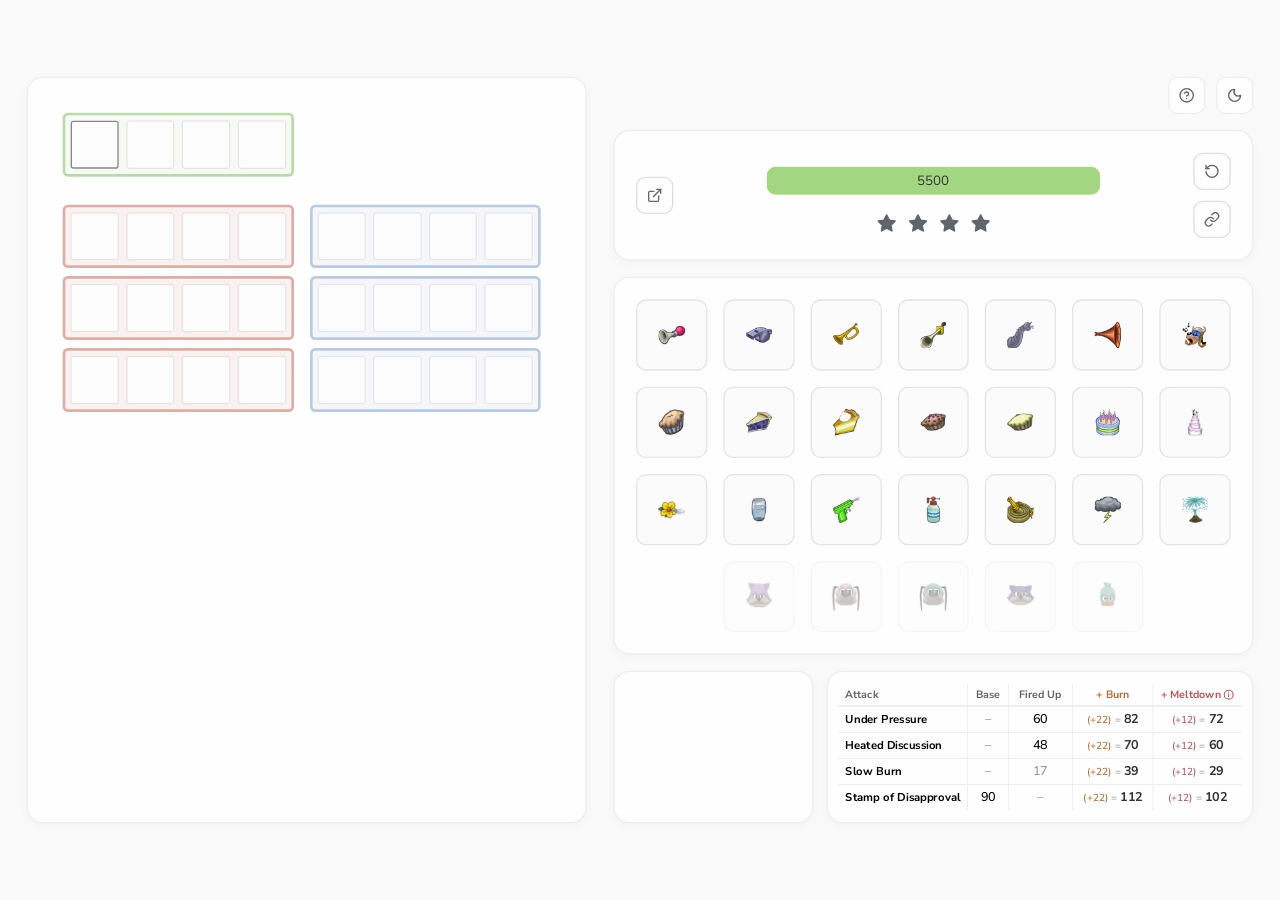
==== commit 02ddb00d: "Fix boiler health layers calculations beginning at the wrong star" ====
--- a/boiler-calculator/index.html
+++ b/boiler-calculator/index.html
@@ -8,7 +8,7 @@
 
     <title>Boiler Calculator</title>
 
-    <script type="module" crossorigin src="../assets/boilerCalculator-DTVnvW9Y.js"></script>
+    <script type="module" crossorigin src="../assets/boilerCalculator-DoYhAORJ.js"></script>
     <link rel="stylesheet" crossorigin href="../assets/boilerCalculator-C_OBM7OQ.css">
   </head>
 
